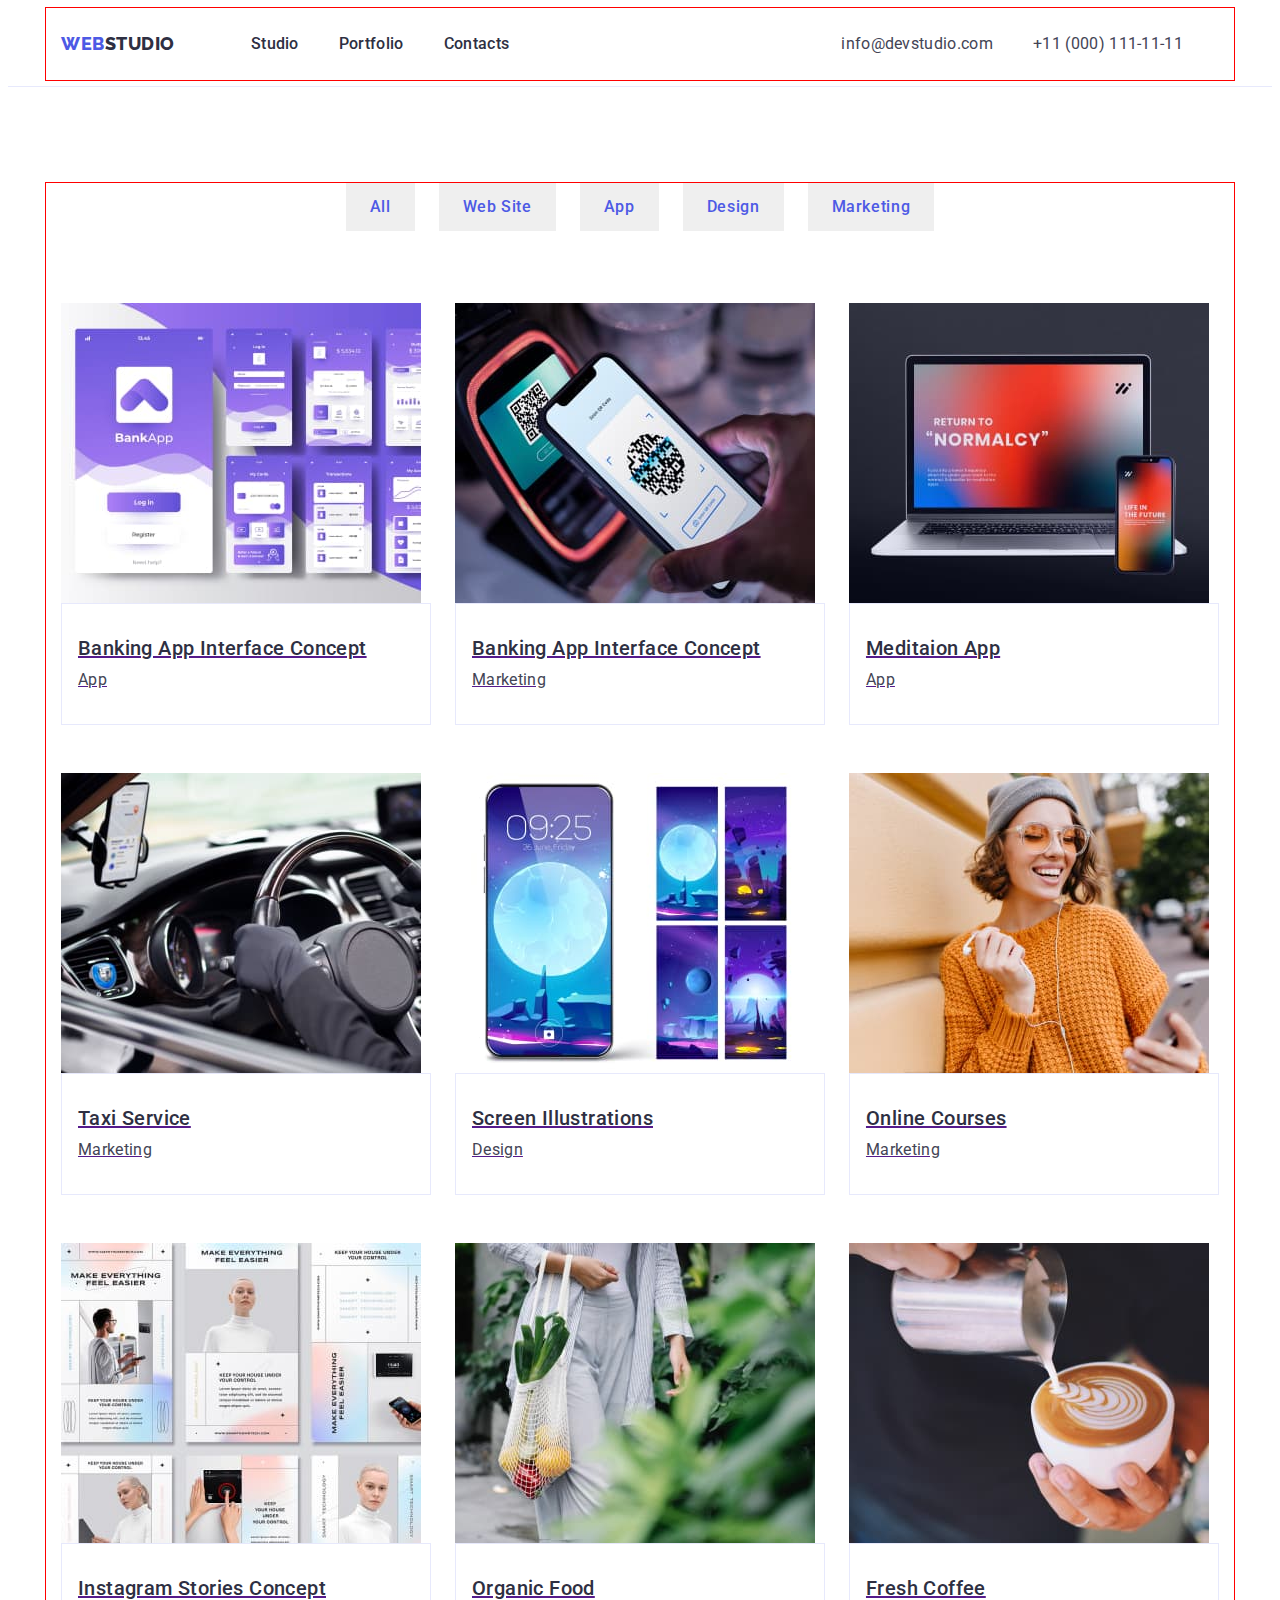
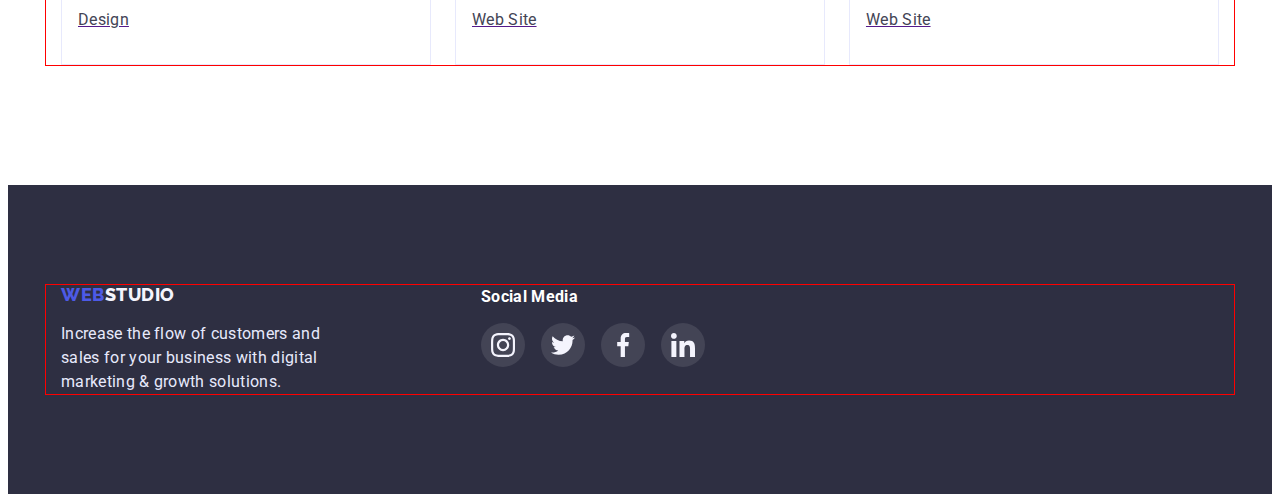
==== portfolio.html @ 952ecc36 "Initial commit" ====
<!DOCTYPE html>
<html lang="en">
	<head>
		<meta charset="UTF-8" />
		<meta http-equiv="X-UA-Compatible" content="IE=edge" />
		<meta name="viewport" content="width=device-width, initial-scale=1.0" />
		<title>Portfolio</title>
		<link rel="preconnect" href="https://fonts.googleapis.com" />
		<link rel="preconnect" href="https://fonts.gstatic.com" crossorigin />
		<link
			href="https://fonts.googleapis.com/css2?family=Raleway:wght@800&family=Roboto:wght@400;500;700;900&display=swap"
			rel="stylesheet"
		/>
		<link
			rel="stylesheet"
			href="https://cdnjs.cloudflare.com/ajax/libs/modern-normalize/1.1.0/modern-normalize.min.css"
			integrity="sha512-wpPYUAdjBVSE4KJnH1VR1HeZfpl1ub8YT/NKx4PuQ5NmX2tKuGu6U/JRp5y+Y8XG2tV+wKQpNHVUX03MfMFn9Q=="
			crossorigin="anonymous"
			referrerpolicy="no-referrer"
		/>
		<link rel="stylesheet" href="./css/styles.css" />
	</head>
	<body class="body">
		<header class="header">
			<div class="container header-container">
				<nav class="header-navigation">
					<a href="./portfolio.html" class="first-logo link">Web<span class="second-logo link">Studio</span></a>
					<ul class="header-list list">
						<li class="header-item"><a href="./index.html" class="header-link link">Studio</a></li>
						<li class="header-item"><a href="./portfolio.html" class="header-link link">Portfolio</a></li>
						<li class="header-item"><a href="" class="header-link link">Contacts</a></li>
					</ul>
				</nav>
				<address class="contact">
					<ul class="contact-item list">
						<li><a href="mailto:info@devstudio.com" class="contact-mail link">info@devstudio.com</a></li>
						<li><a href="tel:+110001111111" class="contact-tel link">+11 (000) 111-11-11</a></li>
					</ul>
				</address>
			</div>
		</header>
		<main>
			<!-- section1 -->
			<section class="port-sec">
				<div class="container">
					<h1 class="port-sec-one visually-hidden">Portfolio</h1>
					<ul class="port-sec-list list">
						<li class="port-sec-item"><button type="button" class="sec-btn">All</button></li>
						<li class="port-sec-item"><button type="button" class="sec-btn">Web Site</button></li>
						<li class="port-sec-item"><button type="button" class="sec-btn">App</button></li>
						<li class="port-sec-item"><button type="button" class="sec-btn">Design</button></li>
						<li class="port-sec-item"><button type="button" class="sec-btn">Marketing</button></li>
					</ul>

					<ul class="second-section-list list">
						<li class="second-section-item">
							<a href="" class="second-section-link">
								<img src="./images/p1.jpg" alt="pic1" width="360" />
								<div class="second-section-sizes">
									<h2 class="second-section-h">Banking App Interface Concept</h2>
									<p class="second-section-p">App</p>
								</div>
							</a>
						</li>
						<li class="second-section-item">
							<a href="" class="second-section-link">
								<img src="./images/p2.jpg" alt="pic2" width="360" />
								<div class="second-section-sizes">
									<h2 class="second-section-h">Banking App Interface Concept</h2>
									<p class="second-section-p">Marketing</p>
								</div>
							</a>
						</li>
						<li class="second-section-item">
							<a href="" class="second-section-link">
								<img src="./images/p3.jpg" alt="pic3" width="360" />
								<div class="second-section-sizes">
									<h2 class="second-section-h">Meditaion App</h2>
									<p class="second-section-p">App</p>
								</div>
							</a>
						</li>
						<li class="second-section-item">
							<a href="" class="second-section-link">
								<img src="./images/p4.jpg" alt="pic4" width="360" />
								<div class="second-section-sizes">
									<h2 class="second-section-h">Taxi Service</h2>
									<p class="second-section-p">Marketing</p>
								</div>
							</a>
						</li>
						<li class="second-section-item">
							<a href="" class="second-section-link">
								<img src="./images/p5.jpg" alt="pic5" width="360" />
								<div class="second-section-sizes">
									<h2 class="second-section-h">Screen Illustrations</h2>
									<p class="second-section-p">Design</p>
								</div>
							</a>
						</li>
						<li class="second-section-item">
							<a href="" class="second-section-link">
								<img src="./images/p6.jpg" alt="pic6" width="360" />
								<div class="second-section-sizes">
									<h2 class="second-section-h">Online Courses</h2>
									<p class="second-section-p">Marketing</p>
								</div>
							</a>
						</li>
						<li class="second-section-item">
							<a href="" class="second-section-link">
								<img src="./images/p7.jpg" alt="pic7" width="360" />
								<div class="second-section-sizes">
									<h2 class="second-section-h">Instagram Stories Concept</h2>
									<p class="second-section-p">Design</p>
								</div>
							</a>
						</li>
						<li class="second-section-item">
							<a href="" class="second-section-link">
								<img src="./images/p8.jpg" alt="pic8" width="360" />
								<div class="second-section-sizes">
									<h2 class="second-section-h">Organic Food</h2>
									<p class="second-section-p">Web Site</p>
								</div>
							</a>
						</li>
						<li class="second-section-item">
							<a href="" class="second-section-link">
								<img src="./images/p9.jpg" alt="pic9" width="360" />
								<div class="second-section-sizes">
									<h2 class="second-section-h">Fresh Coffee</h2>
									<p class="second-section-p">Web Site</p>
								</div>
							</a>
						</li>
					</ul>
				</div>
			</section>
			<!-- /section1  -->
		</main>
		<!-- footer -->
		<footer class="footer-box-color">
			<div class="container footer-display">
				<div class="footer-items">
					<a href="./index.html" class="footer-logo link">Web<span class="footer-logo-second link">Studio</span></a>
					<p class="footer-text"
						>Increase the flow of customers and sales for your business with digital marketing & growth solutions.</p
					>
				</div>
				<div class="footer-social-media">
					<p class="footer-text-two">
						<strong>Social Media</strong>
					</p>
					<ul class="footer-social-list list">
						<li class="footer-social-item">
							<a href="" class="footer-social-link link">
								<svg class="footer-social-icon" width="24" height="24">
									<use href="./images/symbol-defs.svg#icon-instagram"></use>
								</svg>
							</a>
						</li>
						<li class="footer-social-item">
							<a href="" class="footer-social-link link">
								<svg class="footer-social-icon" width="24" height="24">
									<use href="./images/symbol-defs.svg#icon-twitter"></use>
								</svg>
							</a>
						</li>
						<li class="footer-social-item">
							<a href="" class="footer-social-link link">
								<svg class="footer-social-icon" width="24" height="24">
									<use href="./images/symbol-defs.svg#icon-facebook"></use>
								</svg>
							</a>
						</li>
						<li class="footer-social-item">
							<a href="" class="footer-social-link link">
								<svg class="footer-social-icon" width="24" height="24">
									<use href="./images/symbol-defs.svg#icon-linkedin"></use>
								</svg>
							</a>
						</li>
					</ul>
				</div>
			</div>
		</footer>
		<!-- /footer -->
	</body>
</html>
---- css/styles.css ----
:root {
   --main-head-color: #2E2F42;
   --contact-color: #434455;
   --accent-color: #404BBF;
}

.body {
    font-family: "Roboto", "sans-serif";
    color: #434455;
}

.list {
    list-style: none;
}

.link {
    text-decoration: none;
}

h1,
h2,
h3,
h4,
h5,
h6,
p {
    margin: 0;
}

ul {
    margin: 0;
    padding: 0;
}



.container {
    width: 1158px;
    margin: 0 auto;
    outline: 1px solid red;
    padding-left: 15px;
    padding-right: 15px;
}


img {
    display: block;
}

.section {
    padding-top: 120px;
    padding-bottom: 120px;
}


.visually-hidden {
    position: absolute;
    width: 1px;
    height: 1px;
    margin: -1px;
    border: 0;
    padding: 0;
    
    white-space: nowrap;
    clip-path: inset(100%);
    clip: rect(0 0 0 0);
    overflow: hidden;
  }







/* Head text */
.header {
    padding-bottom: 6px;
    border-bottom: 1px solid #E7E9FC;
    height: 72px;
}
.header-container{
    display: flex;
    align-items: center;
    padding-top: 24px;
    padding-bottom: 24px;
}
.header-navigation {
    display: flex;
    align-items: center;
}
.first-logo {
    font-family: 'Raleway', "sans-serif";
    font-style: normal;
    font-weight: 800;
    font-size: 18px;
    line-height: 1.33;
    display: flex;
    align-items: center;
    letter-spacing: 0.03em;
    text-transform: uppercase;
    color: #4D5AE5;
    margin-right: 76px;
}
.second-logo {
    font-family: 'Raleway', "sans-serif";
    font-style: normal;
    font-weight: 800;
    font-size: 18px;
    line-height: 1.33;
    display: flex;
    align-items: center;
    letter-spacing: 0.03em;
    text-transform: uppercase;
    color: #2E2F42;
}

.header-list{
    display: flex;
    gap: 40px;
}


.header-item {
    font-weight: 500;
    font-size: 16px;
    line-height: 1.5;
    letter-spacing: 0.02em;
    color: var(--main-head-color);
}

.header-link {
    font-weight: 500;
    font-size: 16px;
    line-height: 1.5;
    letter-spacing: 0.02em;
    color: var(--main-head-color);
}

.header-link:hover,
.header-link:focus {
    color: var(--accent-color);
}


.contact {
}

.contact-item {
    display: flex;
    gap: 40px;
    padding-left: 332px;
}
.contact-mail {
    font-size: 16px;
    font-style: normal;
    line-height: 1.5;
    letter-spacing: 0.02em;
    color: var(--contact-color);
    gap: 40px;
}
.contact-mail:hover,
.contact-mail:focus {
    color: var(--accent-color);
}
.contact-tel {
    font-size: 16px;
    font-style: normal;
    line-height: 1.5;
    letter-spacing: 0.02em;
    color: var(--contact-color);
}
.contact-tel:hover,
.contact-tel:focus {
    color: var(--accent-color);
}
/* /Head Text */









/* Hero */


.hero {
    padding-top: 188px;
    padding-bottom: 188px;
    text-align: center;
    background-image: linear-gradient(rgba(46, 47, 66, 0.7), rgba(46, 47, 66, 0.7)), url(../images/people-office\ 1.jpg);
    background-repeat: no-repeat;
    background-position: center;
    max-width: 1440px;
    margin-left: auto;
    margin-right: auto;
}


.hero-head {
    font-size: 56px;
    line-height: 1.07;
    width: 496px;
    text-align: center;
    letter-spacing: 0.02em;
    color: #FFFFFF;
    margin-left: auto;
    margin-right: auto;
    margin-bottom: 48px;
}
.hero-btn {
    font-family: inherit;
    font-weight: 500;
    font-size: 16px;
    line-height: 1.5;
    letter-spacing: 0.04em;
    cursor: pointer;
    background-color: var(--accent-color);
    color: #FFFFFF;
    background: #4D5AE5;
    box-shadow: 0px 4px 4px rgba(0, 0, 0, 0.15);
    border-radius: 4px;
    padding: 16px 32px;
    border: transparent;
}   

.hero-btn:hover,
.hero-btn:focus {
    background: var(--accent-color);
    color: #FFFFFF;
} 



.strategies-list {
    display: flex;
    gap: 48px 24px;
}

.main-head-three {
    font-weight: 500;
    font-size: 20px;
    line-height: 1.2;
    letter-spacing: 0.02em;
    color: var(--main-head-color);
    margin-bottom: 8px;
}

.strategies-item {
    width: calc((100% - 72px) / 4);
}

.section-two {
    background: #F4F4FD;
    border-radius: 4px;
    margin-bottom: 8px;
    display: flex;
    justify-content: center;
    align-items: center;
    width: 264px;
    height: 112px;
}

.section-two-list {

}

.section-two-icon {
}

.main-text {
    font-size: 16px;
    line-height: 1.5;
    letter-spacing: 0.02em;
    color: var(--contact-color);
}

/* /Hero */






/* What do we do */
.wwd-size {
    padding-bottom: 120px;
}
.main-head-second {
    font-size: 36px;
    line-height: 1.11;
    text-align: center;
    letter-spacing: 0.02em;
    text-transform: capitalize;
    color: var(--main-head-color);
    margin-bottom: 76px;
}

.wwd-list {
    display: flex;
    gap: 48px 24px;
}

.wwd-item {
    width: calc((100% - 48px) / 3);
}

/* /What do we do */








/* our team*/

.our-team {
    padding-top: 120px;
    padding-bottom: 120px;
    background: #F4F4FD;
}

.our-team-sizes {
    background-color: #FFFFFF;
    padding-top: 32px;
    padding-bottom: 32px;
}

.our-team-list {
    display: flex;
    gap: 48px 24px;
    text-align: center;
}

.our-team-item {
    width: calc((100% - 72px) / 4);
    background-color: rgba(255, 255, 255, 0.1);
    box-shadow: 0px 1px 6px rgba(46, 47, 66, 0.08), 0px 1px 1px rgba(46, 47, 66, 0.16), 0px 2px 1px rgba(46, 47, 66, 0.08);
    border-radius: 0px 0px 4px 4px;
}

.social-media-team{
    display: flex;
    justify-content: center;
    gap: 24px;
    margin-top: 8px;
}
.team-social-item {
    width: 40px;
    height: 40px;
}
.team-social-link {
    display: flex;
    width: 100%;
    height: 100%;
    border-radius: 50%;
    background-color: #4D5AE5;
    align-items: center;
    justify-content: center;
}

.team-social-link:is(:hover, :focus) {
    background-color: #404BBF;
}
.team-social-icon {
    fill: currentColor;
}

/* /our team */







/* port-sec */

.port-sec{
    padding-top: 96px;
    padding-bottom: 120px;
}

.port-sec-one {

}

.port-sec-list{
    display: flex;
    flex-direction: row;
    align-items: flex-start;
    padding: 0px;
    gap: 48px 24px;
    margin-bottom: 72px;
    justify-content: center;
}

.port-sec-item {
}

.sec-btn {
    font-family: inherit;
    font-weight: 500;
    font-size: 16px;
    line-height: 1.5;
    display: flex;
    align-items: center;
    text-align: center;
    letter-spacing: 0.04em;
    color: #4D5AE5;
    cursor: pointer;
    padding: 12px 24px;
    border: none;
}

.sec-btn:hover,
.sec-btn:focus {
    background: var(--accent-color);
    color: #FFFFFF;
    box-shadow: 0px 3px 1px rgba(0, 0, 0, 0.1), 
    0px 2px 1px rgba(0, 0, 0, 0.08), 
    0px 2px 2px rgba(0, 0, 0, 0.12);
    border-radius: 4px;
}

/* /port-sec */







/* sec2 */


.second-section-list {
    display: flex;
    flex-wrap: wrap;
    gap: 48px 24px;

}

.second-section-item {
    width: calc((100% - 48px) / 3);
}

.second-section-link {
    display: block;
}

.second-section-link:is(:hover, :focus) {
    box-shadow: 0px 1px 6px rgba(46, 47, 66, 0.08),
    0px 1px 1px rgba(46, 47, 66, 0.16), 0px 2px 1px rgba(46, 47, 66, 0.08);
}

.second-section-sizes {
    padding-top: 32px;
    padding-left: 16px;
    padding-right: 16px;
    padding-bottom: 32px;
    border: 1px solid #E7E9FC;
}

.second-section-h {
    font-weight: 500;
    font-size: 20px;
    line-height: 1.2;
    letter-spacing: 0.02em;
    color: var(--main-head-color);
    margin-bottom: 8px;
}
.second-section-p {
    font-size: 16px;
    line-height: 1.5;
    letter-spacing: 0.02em;
    color: var(--contact-color);


}


/* /sec2 */




/* customers */
.customers {
    margin-top: 120px;
    margin-bottom: 80px;
}
.main-head-second {
    font-family: 'Roboto';
    font-style: normal;
    font-weight: 700;
    font-size: 36px;
    line-height: 40px;
    text-align: center;
    letter-spacing: 0.02em;
    text-transform: capitalize;
    color: #2E2F42;
}
.customers-list {
    display: flex;
    justify-content: center;
    gap: 24px;
    margin: auto;
}

.customers-item {
    display: flex;
    align-items: center;
    justify-content: center;
    width: 168px;
    height: 88px;
}

.customers-link {
    display: flex;
    justify-content: center;
    align-items: center;
    width: 100%;
    height: 100%;
    border: 1px solid #8E8F99;
    border-radius: 4px;
     color: #8E8F99;
}

.customers-link:hover,
.customers-link:focus {
    color: #404BBF;
    border: 1px solid #404BBF
}


.team-social-icon {

}


/* /customers */






/* footer logo */

.footer-display {
    display: flex;
}

.footer-items {
    margin-right: 120px;
}

.footer-box-color{
    background-color: var(--main-head-color);
    padding-bottom: 100px;
    padding-top: 100px;
    display: block;
}
.footer-logo {
    font-family: 'Raleway', "sans-serif";
    font-style: normal;
    font-weight: 800;
    font-size: 18px;
    line-height: 1.16;
    display: flex;
    align-items: center;
    letter-spacing: 0.03em;
    text-transform: uppercase;
    color: #4D5AE5;
    margin-bottom: 16px;
}
.footer-logo-second {
    font-family: 'Raleway', "sans-serif";
    font-style: normal;
    font-weight: 800;
    font-size: 18px;
    line-height: 1.16;
    display: flex;
    align-items: center;
    letter-spacing: 0.03em;
    text-transform: uppercase;
    color: #F4F4FD;
}
.footer-text {
    font-size: 16px;
    line-height: 1.5;
    letter-spacing: 0.02em;
    color: #E7E9FC;
    max-width: 300px;
}

.footer-text-two {
    display: flex;
    font-family: 'Roboto';
    font-style: normal;
    font-weight: 500;
    font-size: 16px;
    line-height: 24px;
    letter-spacing: 0.02em;
    color: #FFFFFF;
    margin-bottom: 14px;
}

.footer-social-media {
}
.footer-social-list {
    display: flex;
    justify-content: center;
    gap: 16px;
}
.footer-social-item {
    width: 44px;
    height: 44px;
}

.footer-social-link {
    display: flex;
    justify-content: center;
    align-items: center;
    width: 100%;
    height: 100%;
    border-radius: 50%;
    background-color: rgba(255, 255, 255, 0.1);
}

.footer-social-link:is(:hover, :focus) {
    background-color: #31D0AA;
}
.footer-social-icon {
    fill: currentColor
}

/* /footer logo */
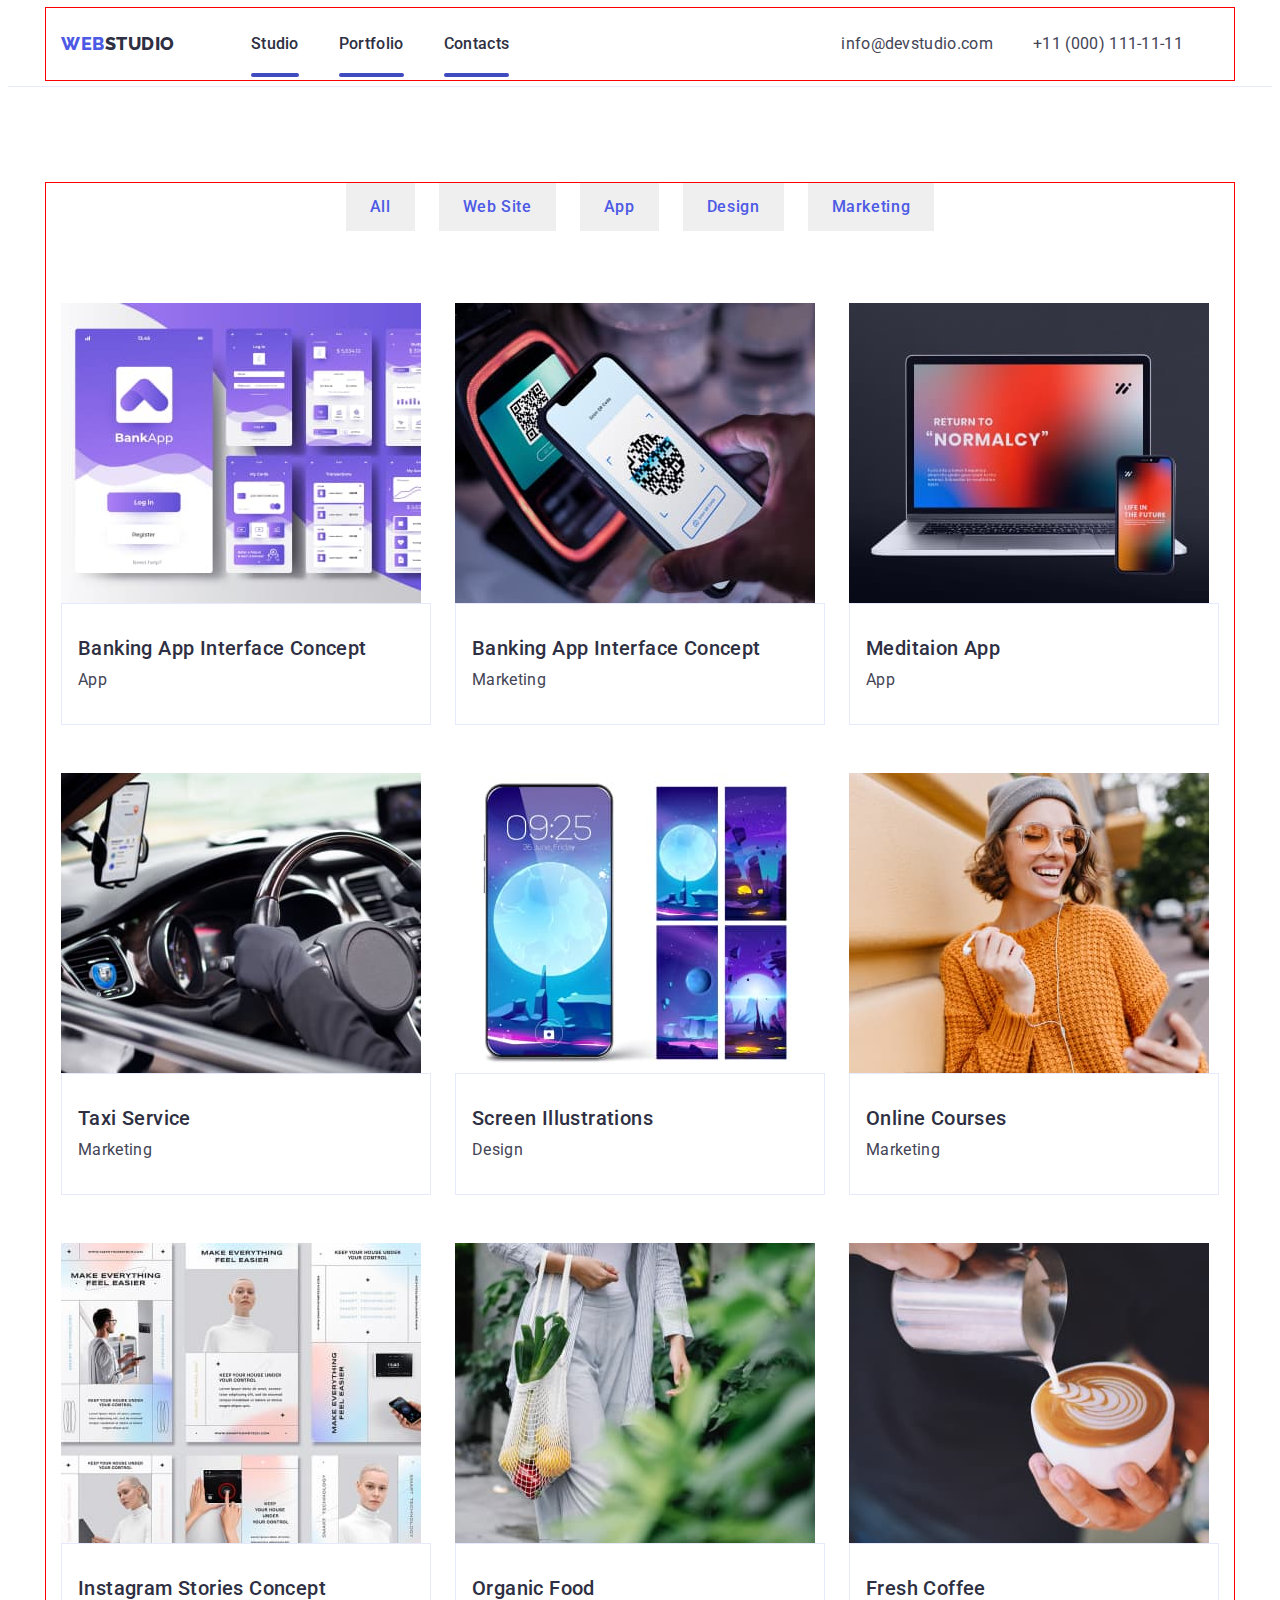
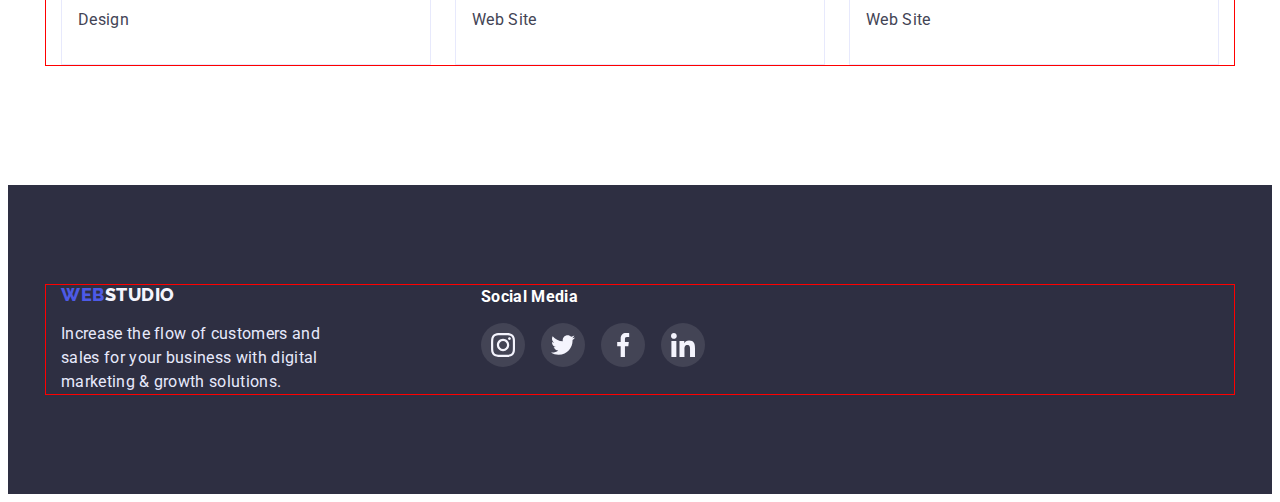
==== commit 562f4c4b: "homework 5" ====
--- a/portfolio.html
+++ b/portfolio.html
@@ -26,9 +26,9 @@
 				<nav class="header-navigation">
 					<a href="./portfolio.html" class="first-logo link">Web<span class="second-logo link">Studio</span></a>
 					<ul class="header-list list">
-						<li class="header-item"><a href="./index.html" class="header-link link">Studio</a></li>
-						<li class="header-item"><a href="./portfolio.html" class="header-link link">Portfolio</a></li>
-						<li class="header-item"><a href="" class="header-link link">Contacts</a></li>
+						<li class="header-item"><a href="./index.html" class="header-link current link">Studio</a></li>
+						<li class="header-item"><a href="./portfolio.html" class="header-link current link">Portfolio</a></li>
+						<li class="header-item"><a href="" class="header-link current link">Contacts</a></li>
 					</ul>
 				</nav>
 				<address class="contact">
@@ -54,8 +54,13 @@
 
 					<ul class="second-section-list list">
 						<li class="second-section-item">
-							<a href="" class="second-section-link">
-								<img src="./images/p1.jpg" alt="pic1" width="360" />
+							<a href="" class="second-section-link link">
+								<div class="second-section-wrapper">
+									<img src="./images/p1.jpg" alt="pic1" width="360" />
+									<p class="overlay">
+										14 Stylish and User-Friendly App Design Concepts · Task Manager App · Calorie Tracker App · Exotic Fruit Ecommerce App · Cloud Storage App
+									</p>
+								</div>
 								<div class="second-section-sizes">
 									<h2 class="second-section-h">Banking App Interface Concept</h2>
 									<p class="second-section-p">App</p>
@@ -63,8 +68,13 @@
 							</a>
 						</li>
 						<li class="second-section-item">
-							<a href="" class="second-section-link">
-								<img src="./images/p2.jpg" alt="pic2" width="360" />
+							<a href="" class="second-section-link link">
+								<div class="second-section-wrapper">
+									<img src="./images/p2.jpg" alt="pic2" width="360" />
+									<p class="overlay">
+										14 Stylish and User-Friendly App Design Concepts · Task Manager App · Calorie Tracker App · Exotic Fruit Ecommerce App · Cloud Storage App
+									</p>
+								</div>
 								<div class="second-section-sizes">
 									<h2 class="second-section-h">Banking App Interface Concept</h2>
 									<p class="second-section-p">Marketing</p>
@@ -72,8 +82,13 @@
 							</a>
 						</li>
 						<li class="second-section-item">
-							<a href="" class="second-section-link">
-								<img src="./images/p3.jpg" alt="pic3" width="360" />
+							<a href="" class="second-section-link link">
+								<div class="second-section-wrapper">
+									<img src="./images/p3.jpg" alt="pic3" width="360" />
+									<p class="overlay">
+										14 Stylish and User-Friendly App Design Concepts · Task Manager App · Calorie Tracker App · Exotic Fruit Ecommerce App · Cloud Storage App
+									</p>
+								</div>
 								<div class="second-section-sizes">
 									<h2 class="second-section-h">Meditaion App</h2>
 									<p class="second-section-p">App</p>
@@ -81,8 +96,13 @@
 							</a>
 						</li>
 						<li class="second-section-item">
-							<a href="" class="second-section-link">
-								<img src="./images/p4.jpg" alt="pic4" width="360" />
+							<a href="" class="second-section-link link">
+								<div class="second-section-wrapper">
+									<img src="./images/p4.jpg" alt="pic4" width="360" />
+									<p class="overlay">
+										14 Stylish and User-Friendly App Design Concepts · Task Manager App · Calorie Tracker App · Exotic Fruit Ecommerce App · Cloud Storage App
+									</p>
+								</div>
 								<div class="second-section-sizes">
 									<h2 class="second-section-h">Taxi Service</h2>
 									<p class="second-section-p">Marketing</p>
@@ -90,8 +110,13 @@
 							</a>
 						</li>
 						<li class="second-section-item">
-							<a href="" class="second-section-link">
-								<img src="./images/p5.jpg" alt="pic5" width="360" />
+							<a href="" class="second-section-link link">
+								<div class="second-section-wrapper">
+									<img src="./images/p5.jpg" alt="pic5" width="360" />
+									<p class="overlay">
+										14 Stylish and User-Friendly App Design Concepts · Task Manager App · Calorie Tracker App · Exotic Fruit Ecommerce App · Cloud Storage App
+									</p>
+								</div>
 								<div class="second-section-sizes">
 									<h2 class="second-section-h">Screen Illustrations</h2>
 									<p class="second-section-p">Design</p>
@@ -99,8 +124,13 @@
 							</a>
 						</li>
 						<li class="second-section-item">
-							<a href="" class="second-section-link">
-								<img src="./images/p6.jpg" alt="pic6" width="360" />
+							<a href="" class="second-section-link link">
+								<div class="second-section-wrapper">
+									<img src="./images/p6.jpg" alt="pic6" width="360" />
+									<p class="overlay">
+										14 Stylish and User-Friendly App Design Concepts · Task Manager App · Calorie Tracker App · Exotic Fruit Ecommerce App · Cloud Storage App
+									</p>
+								</div>
 								<div class="second-section-sizes">
 									<h2 class="second-section-h">Online Courses</h2>
 									<p class="second-section-p">Marketing</p>
@@ -108,8 +138,13 @@
 							</a>
 						</li>
 						<li class="second-section-item">
-							<a href="" class="second-section-link">
-								<img src="./images/p7.jpg" alt="pic7" width="360" />
+							<a href="" class="second-section-link link">
+								<div class="second-section-wrapper">
+									<img src="./images/p7.jpg" alt="pic7" width="360" />
+									<p class="overlay">
+										14 Stylish and User-Friendly App Design Concepts · Task Manager App · Calorie Tracker App · Exotic Fruit Ecommerce App · Cloud Storage App
+									</p>
+								</div>
 								<div class="second-section-sizes">
 									<h2 class="second-section-h">Instagram Stories Concept</h2>
 									<p class="second-section-p">Design</p>
@@ -117,8 +152,13 @@
 							</a>
 						</li>
 						<li class="second-section-item">
-							<a href="" class="second-section-link">
-								<img src="./images/p8.jpg" alt="pic8" width="360" />
+							<a href="" class="second-section-link link">
+								<div class="second-section-wrapper">
+									<img src="./images/p8.jpg" alt="pic8" width="360" />
+									<p class="overlay">
+										14 Stylish and User-Friendly App Design Concepts · Task Manager App · Calorie Tracker App · Exotic Fruit Ecommerce App · Cloud Storage App
+									</p>
+								</div>
 								<div class="second-section-sizes">
 									<h2 class="second-section-h">Organic Food</h2>
 									<p class="second-section-p">Web Site</p>
@@ -126,8 +166,13 @@
 							</a>
 						</li>
 						<li class="second-section-item">
-							<a href="" class="second-section-link">
-								<img src="./images/p9.jpg" alt="pic9" width="360" />
+							<a href="" class="second-section-link link">
+								<div class="second-section-wrapper">
+									<img src="./images/p9.jpg" alt="pic9" width="360" />
+									<p class="overlay">
+										14 Stylish and User-Friendly App Design Concepts · Task Manager App · Calorie Tracker App · Exotic Fruit Ecommerce App · Cloud Storage App
+									</p>
+								</div>
 								<div class="second-section-sizes">
 									<h2 class="second-section-h">Fresh Coffee</h2>
 									<p class="second-section-p">Web Site</p>
--- a/css/styles.css
+++ b/css/styles.css
@@ -2,6 +2,7 @@
    --main-head-color: #2E2F42;
    --contact-color: #434455;
    --accent-color: #404BBF;
+   --transition-dur-and-func: 250ms cubic-bezier(0.4, 0, 0.2, 1);
 }
 
 .body {
@@ -45,6 +46,8 @@
 
 img {
     display: block;
+    max-width: 100%;
+    height: auto;
 }
 
 .section {
@@ -67,7 +70,21 @@
     overflow: hidden;
   }
 
-
+.current {
+    color: purple;
+}
+
+.current::after {
+    content: "";
+    display: block;
+    position: absolute;
+    width: 100%;
+    height: 4px;
+    background: #404BBF;
+    border-radius: 2px;
+    bottom: 0;
+    left: 0;
+}
 
 
 
@@ -135,6 +152,8 @@
     line-height: 1.5;
     letter-spacing: 0.02em;
     color: var(--main-head-color);
+    padding: 24px 0;
+    position: relative;
 }
 
 .header-link:hover,
@@ -459,6 +478,40 @@
     0px 1px 1px rgba(46, 47, 66, 0.16), 0px 2px 1px rgba(46, 47, 66, 0.08);
 }
 
+.second-section-wrapper{
+    position: relative;
+    overflow: hidden;
+}
+
+
+.overlay {
+    position: absolute;
+    left: 0;
+    top: 0;
+    width: 100%;
+    height: 100%;
+    /* overflow: hidden; */
+    transform: translate(0, 100%);
+    transition: transform 250ms cubic-bezier(0.4, 0, 0.2, 1);
+    font-size: 16px;
+    line-height: 1.5; 
+    letter-spacing: 0.02em;
+    color: #F4F4FD;
+    padding-top: 40px;
+    padding-bottom: 164px;
+    padding-right: 32px;
+    padding-left: 32px;
+    background-color: #4D5AE5;
+    background-blend-mode: soft-light;
+    mix-blend-mode: normal;
+
+}
+
+.second-section-link:hover .overlay,
+.second-section-link:focus .overlay {
+    transform: translate(0, 0);
+}
+
 .second-section-sizes {
     padding-top: 32px;
     padding-left: 16px;
@@ -641,4 +694,71 @@
     fill: currentColor
 }
 
-/* /footer logo */+/* /footer logo */
+
+
+
+/* modal btn */
+
+.backdrop {
+    position: fixed;
+    top: 0;
+    left: 0;
+    z-index: 100;
+    width: 100%;
+    height: 100%;
+    background: rgba(46, 47, 66, 0.4);
+
+    transition: opacity var(--transition-dur-and-func), visibility var(--transition-dur-and-func);
+}
+
+.backdrop.is-hidden {
+    opacity: 0;
+    visibility: hidden;
+    pointer-events: none;
+}
+
+.modal {
+    position: absolute;
+    top: 50%;
+    left: 50%;
+    transform: translate(-50%, -50%);
+    width: 516px;
+    height: 576px;
+    background-color: #FFFFFF;
+}
+.modal-close-btn {
+    position: absolute;
+    top: 10px;
+    right: 10px;
+    display: flex;
+    justify-content: center;
+    align-items: center;
+    width: 24px;
+    height: 24px;
+    border-radius: 50%;
+    border: 1px solid rgba(0, 0, 0, 0.1);
+    padding: 0;
+    color: #434455;
+    transition: border-color var(--transition-dur-and-func);
+}
+
+
+
+.modal-close-btn:hover,
+.modal-close-btn:focus {
+    border-color: #4D5AE5;
+    background-color: #4D5AE5;
+    /* background: #E7E9FC; */
+}
+
+
+.modal-close-btn-icon {
+    transition: fill var(--transition-dur-and-func);
+}
+
+.modal-close-btn:hover .model-close-btn-icon,
+.modal-close-btn:focus .model-close-btn-icon {
+    fill: #FFFFFF;
+}
+/* /modal btn */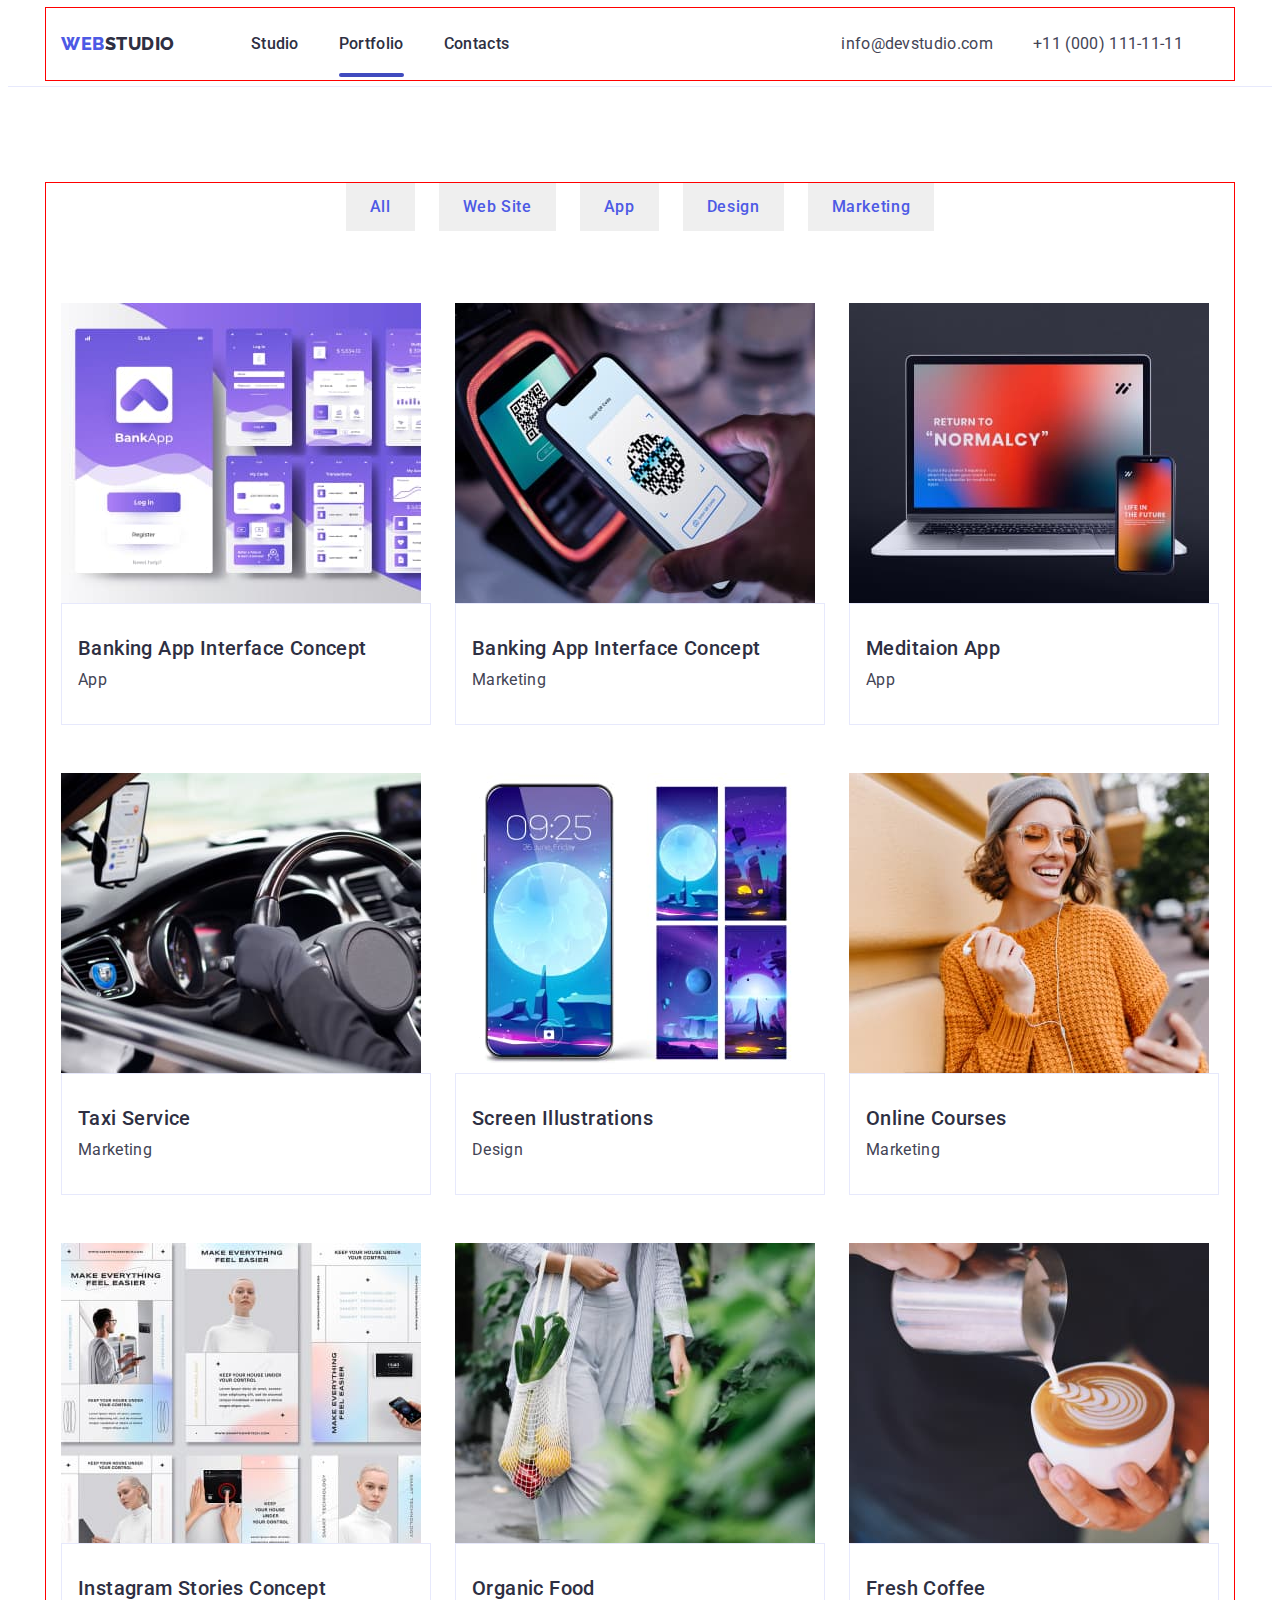
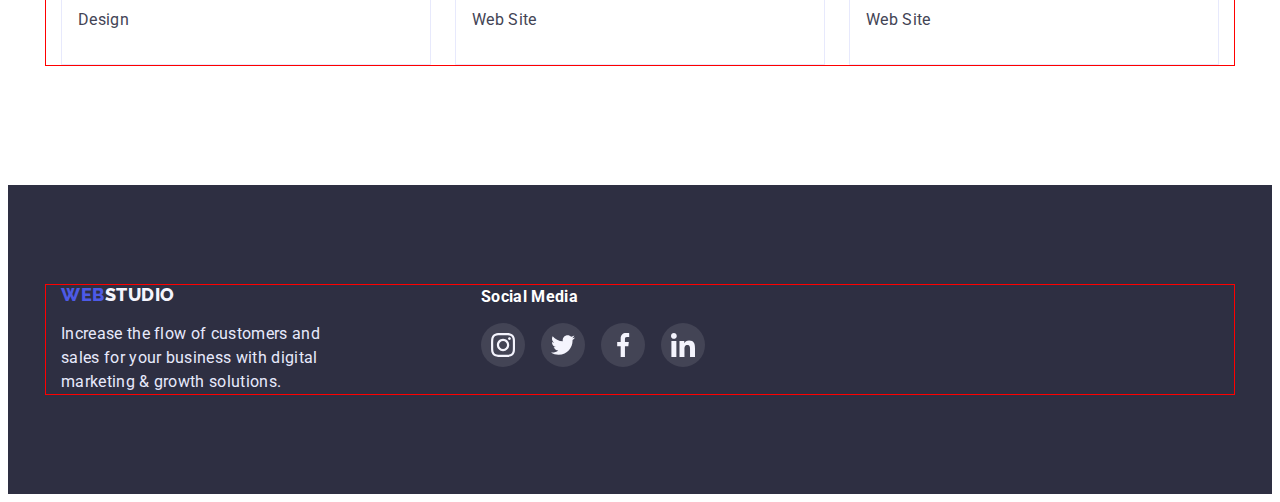
==== commit c419882c: "homework5" ====
--- a/portfolio.html
+++ b/portfolio.html
@@ -26,9 +26,9 @@
 				<nav class="header-navigation">
 					<a href="./portfolio.html" class="first-logo link">Web<span class="second-logo link">Studio</span></a>
 					<ul class="header-list list">
-						<li class="header-item"><a href="./index.html" class="header-link current link">Studio</a></li>
+						<li class="header-item"><a href="./index.html" class="header-link link">Studio</a></li>
 						<li class="header-item"><a href="./portfolio.html" class="header-link current link">Portfolio</a></li>
-						<li class="header-item"><a href="" class="header-link current link">Contacts</a></li>
+						<li class="header-item"><a href="" class="header-link link">Contacts</a></li>
 					</ul>
 				</nav>
 				<address class="contact">
--- a/css/styles.css
+++ b/css/styles.css
@@ -381,6 +381,7 @@
     background-color: #4D5AE5;
     align-items: center;
     justify-content: center;
+    transition: fill var(--transition-dur-and-func);
 }
 
 .team-social-link:is(:hover, :focus) {
@@ -582,7 +583,8 @@
     height: 100%;
     border: 1px solid #8E8F99;
     border-radius: 4px;
-     color: #8E8F99;
+    color: #8E8F99;
+    transition: fill var(--transition-dur-and-func);
 }
 
 .customers-link:hover,
@@ -685,6 +687,7 @@
     height: 100%;
     border-radius: 50%;
     background-color: rgba(255, 255, 255, 0.1);
+    transition: fill var(--transition-dur-and-func);
 }
 
 .footer-social-link:is(:hover, :focus) {
@@ -739,8 +742,9 @@
     border-radius: 50%;
     border: 1px solid rgba(0, 0, 0, 0.1);
     padding: 0;
-    color: #434455;
+    background: #E7E9FC;
     transition: border-color var(--transition-dur-and-func);
+    cursor: pointer;
 }
 
 
@@ -757,8 +761,8 @@
     transition: fill var(--transition-dur-and-func);
 }
 
-.modal-close-btn:hover .model-close-btn-icon,
-.modal-close-btn:focus .model-close-btn-icon {
+.modal-close-btn:hover .modal-close-btn-icon,
+.modal-close-btn:focus .modal-close-btn-icon {
     fill: #FFFFFF;
 }
 /* /modal btn */